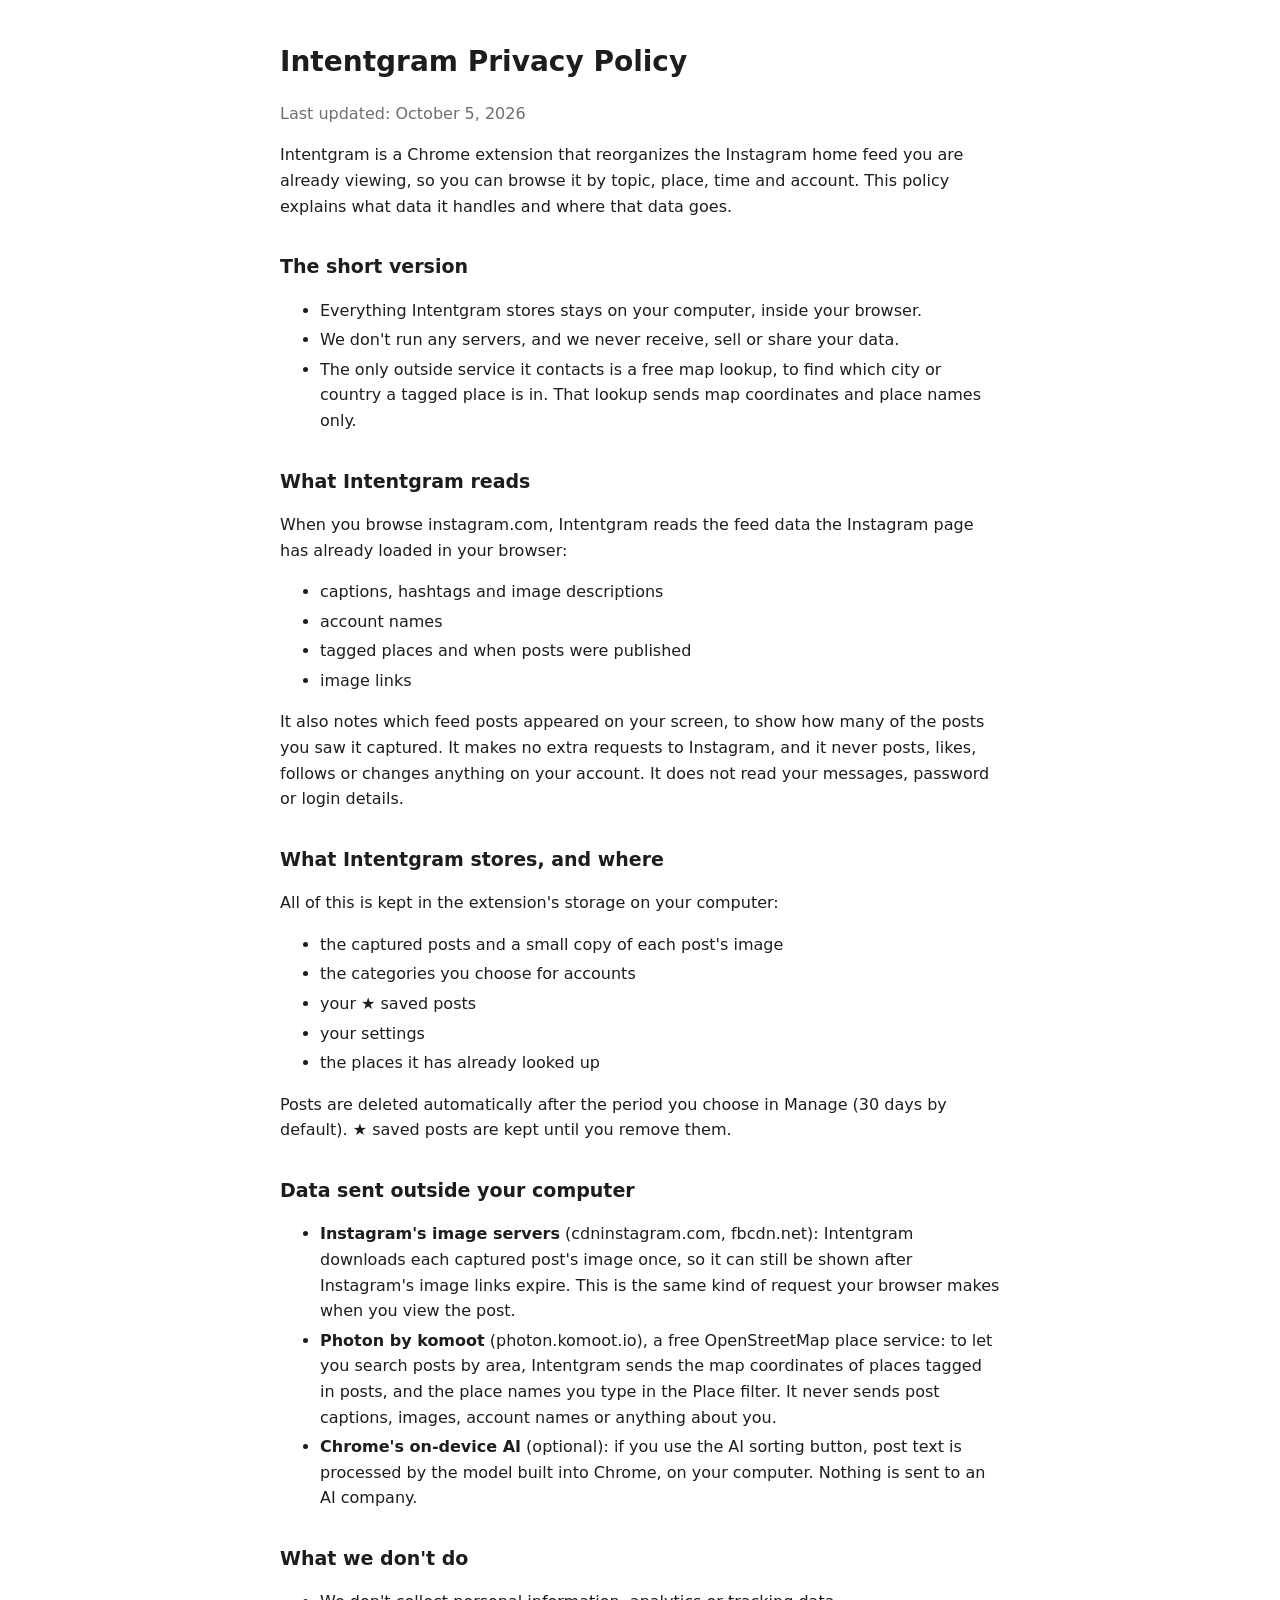
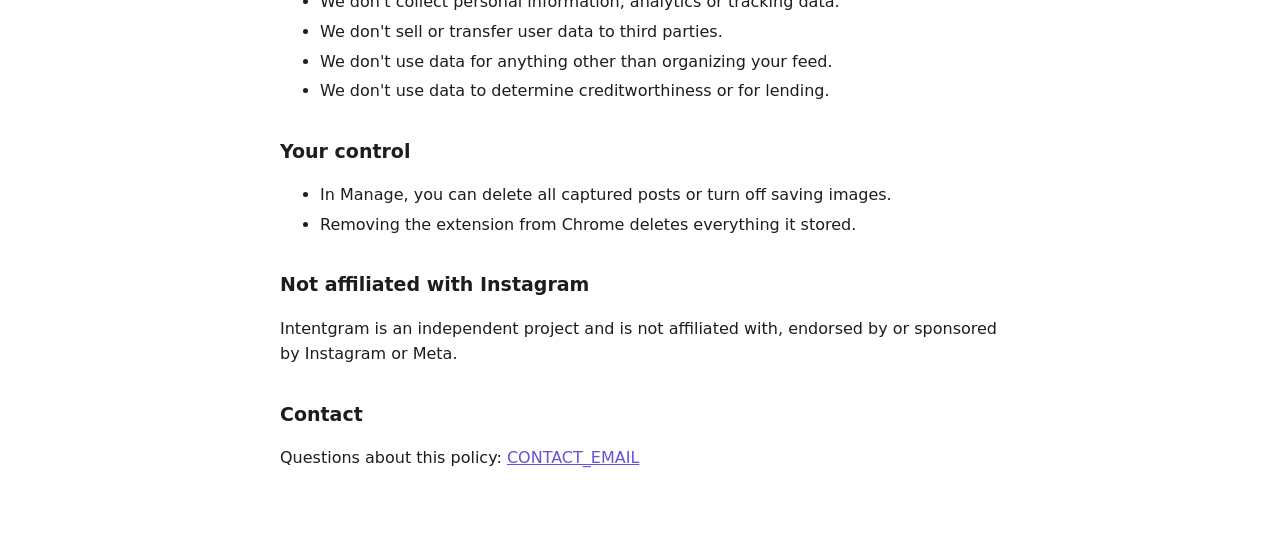
==== privacy-site/index.html @ 85b42ce6 "Match repository layout to the local intendgram folder Co-Authored-By: Claude Opus 5.5 (1M context) " ====
<!doctype html>
<html lang="en"><head><meta charset="utf-8"><meta name="viewport" content="width=device-width, initial-scale=1">
<title>Intentgram Privacy Policy</title>
<style>
  :root { --bg:#fff; --fg:#1d1d1f; --muted:#6e6e73; --accent:#6b4fd8; }
  @media (prefers-color-scheme: dark) { :root { --bg:#111113; --fg:#f2f2f4; --muted:#9a9aa1; --accent:#9b85ff; } }
  body { margin:0; background:var(--bg); color:var(--fg); font:16px/1.6 system-ui, sans-serif; }
  main { max-width:720px; margin:0 auto; padding:40px 16px 64px; }
  h1 { font-size:28px; margin:0 0 4px; } h2 { font-size:19px; margin:32px 0 8px; }
  .muted { color:var(--muted); } a { color:var(--accent); }
  li { margin:4px 0; }
</style></head>
<body><main>
<h1>Intentgram Privacy Policy</h1>
<p class="muted">Last updated: October 5, 2026</p>

<p>Intentgram is a Chrome extension that reorganizes the Instagram home feed you are already viewing, so you can browse it by topic, place, time and account. This policy explains what data it handles and where that data goes.</p>

<h2>The short version</h2>
<ul>
  <li>Everything Intentgram stores stays on your computer, inside your browser.</li>
  <li>We don't run any servers, and we never receive, sell or share your data.</li>
  <li>The only outside service it contacts is a free map lookup, to find which city or country a tagged place is in. That lookup sends map coordinates and place names only.</li>
</ul>

<h2>What Intentgram reads</h2>
<p>When you browse instagram.com, Intentgram reads the feed data the Instagram page has already loaded in your browser:</p>
<ul>
  <li>captions, hashtags and image descriptions</li>
  <li>account names</li>
  <li>tagged places and when posts were published</li>
  <li>image links</li>
</ul>
<p>It also notes which feed posts appeared on your screen, to show how many of the posts you saw it captured. It makes no extra requests to Instagram, and it never posts, likes, follows or changes anything on your account. It does not read your messages, password or login details.</p>

<h2>What Intentgram stores, and where</h2>
<p>All of this is kept in the extension's storage on your computer:</p>
<ul>
  <li>the captured posts and a small copy of each post's image</li>
  <li>the categories you choose for accounts</li>
  <li>your ★ saved posts</li>
  <li>your settings</li>
  <li>the places it has already looked up</li>
</ul>
<p>Posts are deleted automatically after the period you choose in Manage (30 days by default). ★ saved posts are kept until you remove them.</p>

<h2>Data sent outside your computer</h2>
<ul>
  <li><strong>Instagram's image servers</strong> (cdninstagram.com, fbcdn.net): Intentgram downloads each captured post's image once, so it can still be shown after Instagram's image links expire. This is the same kind of request your browser makes when you view the post.</li>
  <li><strong>Photon by komoot</strong> (photon.komoot.io), a free OpenStreetMap place service: to let you search posts by area, Intentgram sends the map coordinates of places tagged in posts, and the place names you type in the Place filter. It never sends post captions, images, account names or anything about you.</li>
  <li><strong>Chrome's on-device AI</strong> (optional): if you use the AI sorting button, post text is processed by the model built into Chrome, on your computer. Nothing is sent to an AI company.</li>
</ul>

<h2>What we don't do</h2>
<ul>
  <li>We don't collect personal information, analytics or tracking data.</li>
  <li>We don't sell or transfer user data to third parties.</li>
  <li>We don't use data for anything other than organizing your feed.</li>
  <li>We don't use data to determine creditworthiness or for lending.</li>
</ul>

<h2>Your control</h2>
<ul>
  <li>In Manage, you can delete all captured posts or turn off saving images.</li>
  <li>Removing the extension from Chrome deletes everything it stored.</li>
</ul>

<h2>Not affiliated with Instagram</h2>
<p>Intentgram is an independent project and is not affiliated with, endorsed by or sponsored by Instagram or Meta.</p>

<h2>Contact</h2>
<p>Questions about this policy: <a href="mailto:CONTACT_EMAIL">CONTACT_EMAIL</a></p>
</main></body></html>
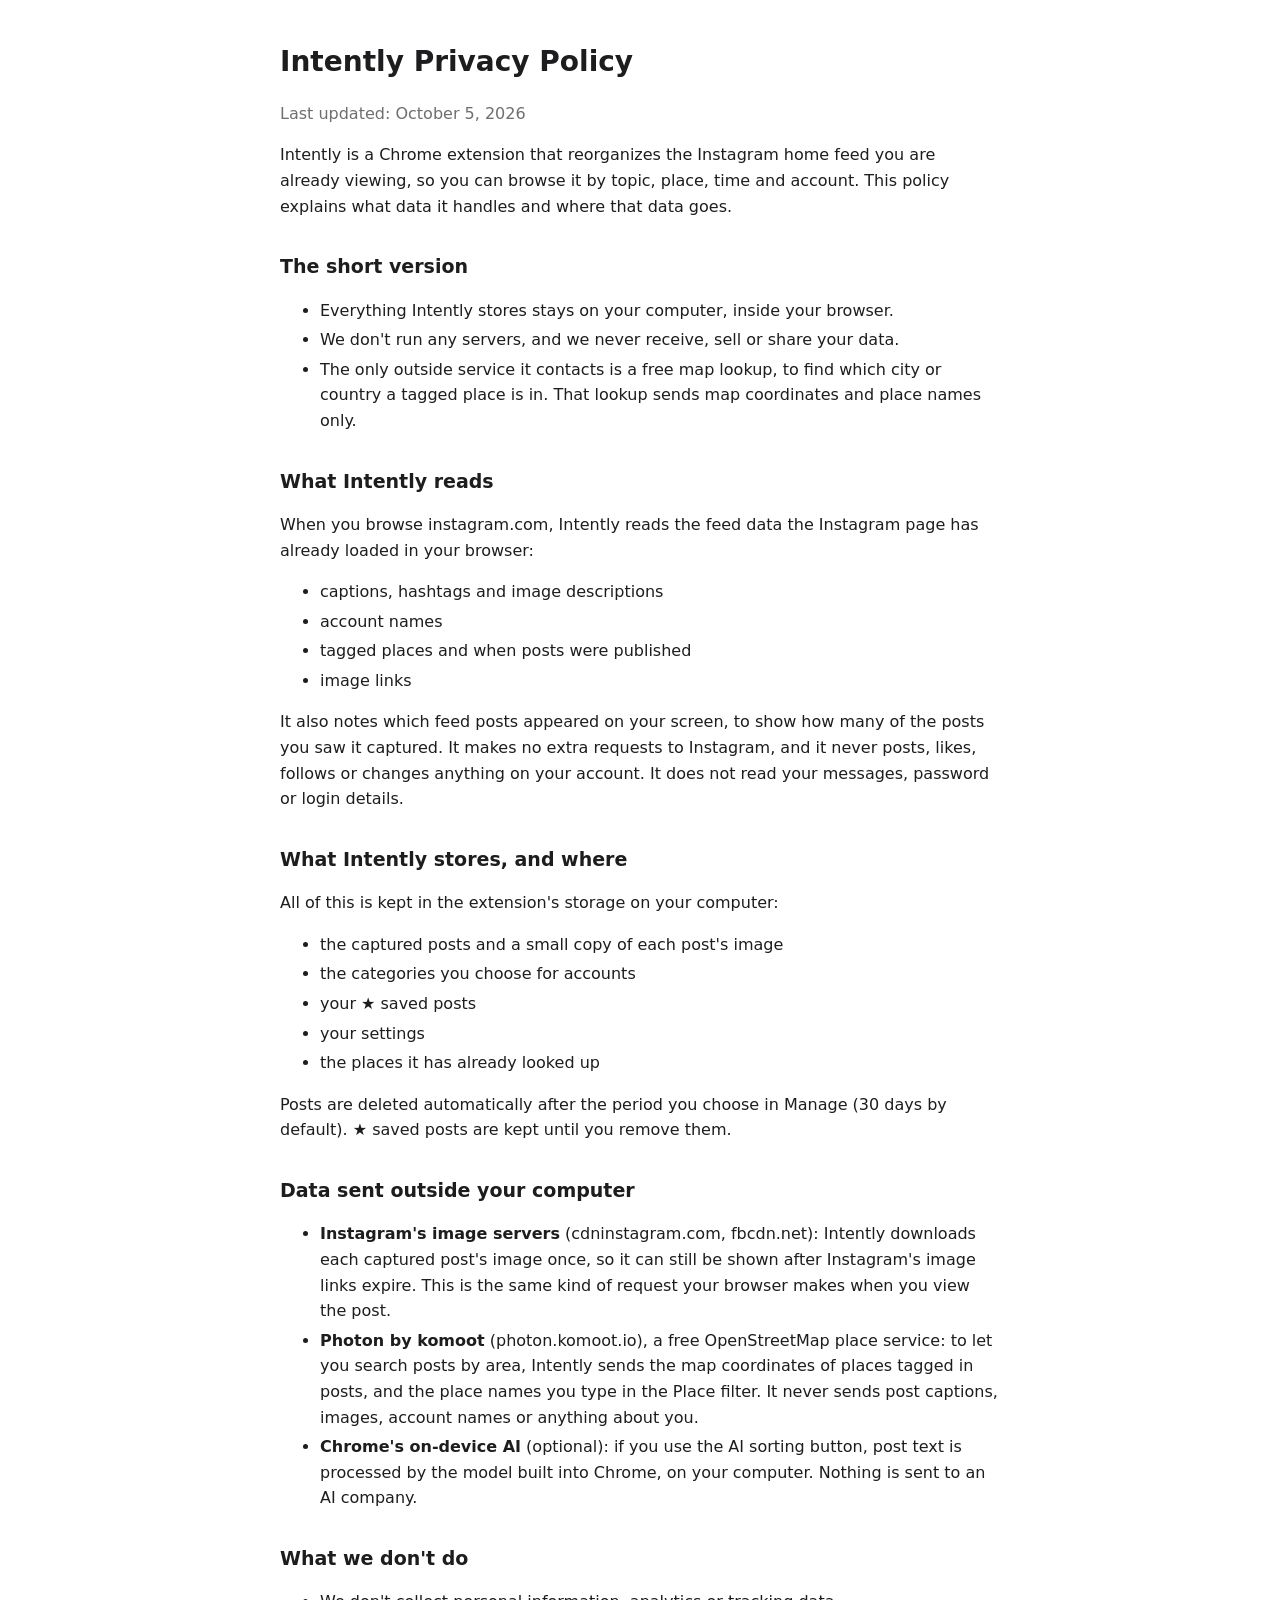
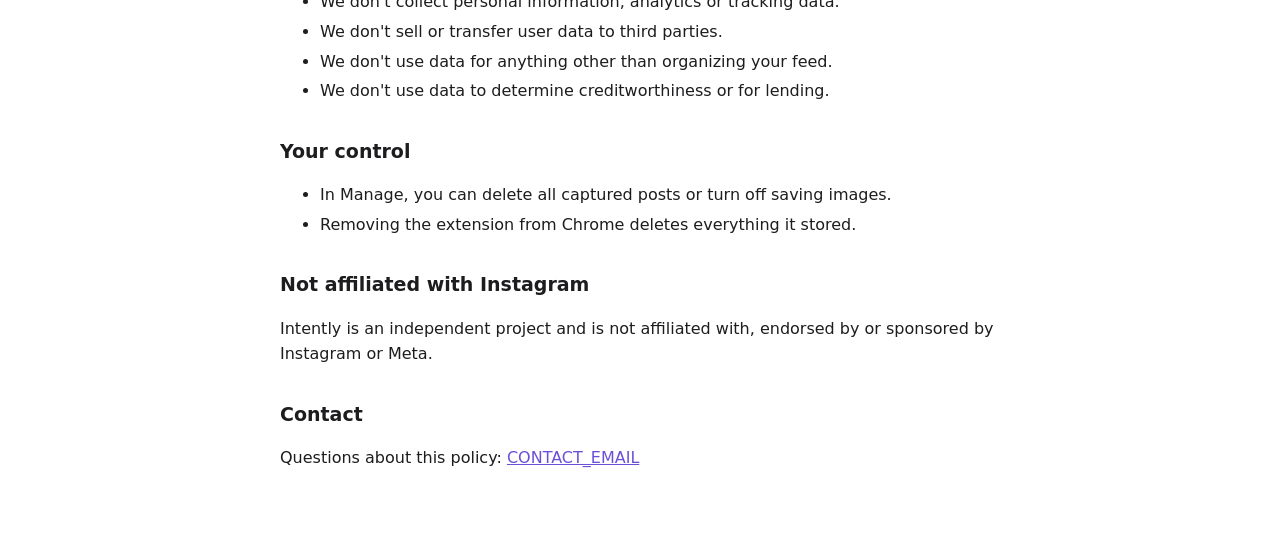
==== commit ea6b69cf: "Rename the extension to Intently Instagram's brand guidelines don't allow "gram" or "insta" in third" ====
--- a/privacy-site/index.html
+++ b/privacy-site/index.html
@@ -1,6 +1,6 @@
 <!doctype html>
 <html lang="en"><head><meta charset="utf-8"><meta name="viewport" content="width=device-width, initial-scale=1">
-<title>Intentgram Privacy Policy</title>
+<title>Intently Privacy Policy</title>
 <style>
   :root { --bg:#fff; --fg:#1d1d1f; --muted:#6e6e73; --accent:#6b4fd8; }
   @media (prefers-color-scheme: dark) { :root { --bg:#111113; --fg:#f2f2f4; --muted:#9a9aa1; --accent:#9b85ff; } }
@@ -11,20 +11,20 @@
   li { margin:4px 0; }
 </style></head>
 <body><main>
-<h1>Intentgram Privacy Policy</h1>
+<h1>Intently Privacy Policy</h1>
 <p class="muted">Last updated: October 5, 2026</p>
 
-<p>Intentgram is a Chrome extension that reorganizes the Instagram home feed you are already viewing, so you can browse it by topic, place, time and account. This policy explains what data it handles and where that data goes.</p>
+<p>Intently is a Chrome extension that reorganizes the Instagram home feed you are already viewing, so you can browse it by topic, place, time and account. This policy explains what data it handles and where that data goes.</p>
 
 <h2>The short version</h2>
 <ul>
-  <li>Everything Intentgram stores stays on your computer, inside your browser.</li>
+  <li>Everything Intently stores stays on your computer, inside your browser.</li>
   <li>We don't run any servers, and we never receive, sell or share your data.</li>
   <li>The only outside service it contacts is a free map lookup, to find which city or country a tagged place is in. That lookup sends map coordinates and place names only.</li>
 </ul>
 
-<h2>What Intentgram reads</h2>
-<p>When you browse instagram.com, Intentgram reads the feed data the Instagram page has already loaded in your browser:</p>
+<h2>What Intently reads</h2>
+<p>When you browse instagram.com, Intently reads the feed data the Instagram page has already loaded in your browser:</p>
 <ul>
   <li>captions, hashtags and image descriptions</li>
   <li>account names</li>
@@ -33,7 +33,7 @@
 </ul>
 <p>It also notes which feed posts appeared on your screen, to show how many of the posts you saw it captured. It makes no extra requests to Instagram, and it never posts, likes, follows or changes anything on your account. It does not read your messages, password or login details.</p>
 
-<h2>What Intentgram stores, and where</h2>
+<h2>What Intently stores, and where</h2>
 <p>All of this is kept in the extension's storage on your computer:</p>
 <ul>
   <li>the captured posts and a small copy of each post's image</li>
@@ -46,8 +46,8 @@
 
 <h2>Data sent outside your computer</h2>
 <ul>
-  <li><strong>Instagram's image servers</strong> (cdninstagram.com, fbcdn.net): Intentgram downloads each captured post's image once, so it can still be shown after Instagram's image links expire. This is the same kind of request your browser makes when you view the post.</li>
-  <li><strong>Photon by komoot</strong> (photon.komoot.io), a free OpenStreetMap place service: to let you search posts by area, Intentgram sends the map coordinates of places tagged in posts, and the place names you type in the Place filter. It never sends post captions, images, account names or anything about you.</li>
+  <li><strong>Instagram's image servers</strong> (cdninstagram.com, fbcdn.net): Intently downloads each captured post's image once, so it can still be shown after Instagram's image links expire. This is the same kind of request your browser makes when you view the post.</li>
+  <li><strong>Photon by komoot</strong> (photon.komoot.io), a free OpenStreetMap place service: to let you search posts by area, Intently sends the map coordinates of places tagged in posts, and the place names you type in the Place filter. It never sends post captions, images, account names or anything about you.</li>
   <li><strong>Chrome's on-device AI</strong> (optional): if you use the AI sorting button, post text is processed by the model built into Chrome, on your computer. Nothing is sent to an AI company.</li>
 </ul>
 
@@ -66,7 +66,7 @@
 </ul>
 
 <h2>Not affiliated with Instagram</h2>
-<p>Intentgram is an independent project and is not affiliated with, endorsed by or sponsored by Instagram or Meta.</p>
+<p>Intently is an independent project and is not affiliated with, endorsed by or sponsored by Instagram or Meta.</p>
 
 <h2>Contact</h2>
 <p>Questions about this policy: <a href="mailto:CONTACT_EMAIL">CONTACT_EMAIL</a></p>
